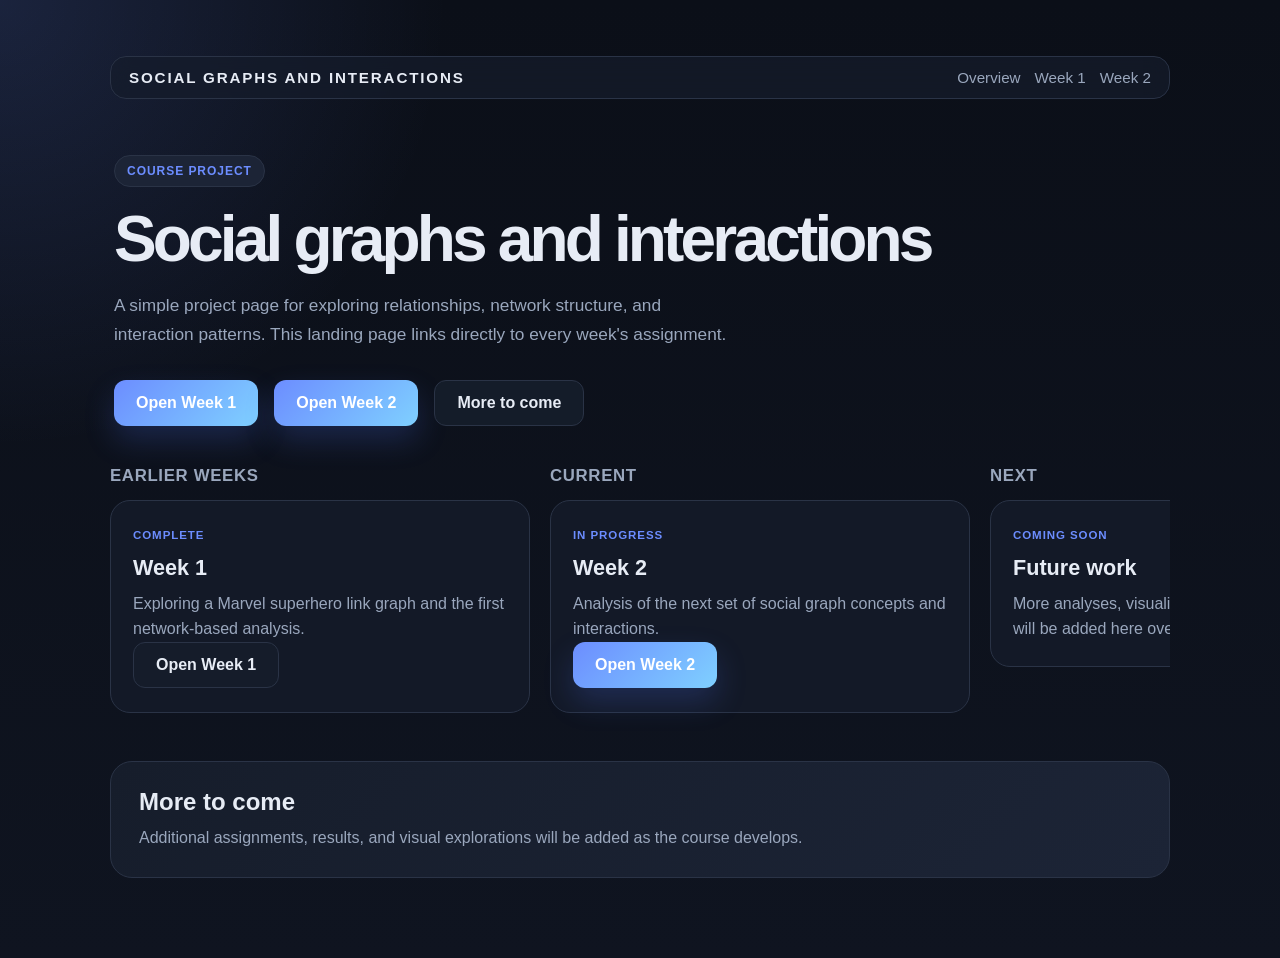
==== index.html @ a8c46357 "Small changes to how the landing page displays weeks" ====
<!DOCTYPE html>
<html lang="en">
  <head>
    <meta charset="UTF-8" />
    <meta name="viewport" content="width=device-width, initial-scale=1.0" />
    <title>Social Graphs and Interactions</title>
    <style>
      :root {
        --bg: #0f1420;
        --panel: #161d2b;
        --panel-soft: #1c2436;
        --text: #e7ecf5;
        --muted: #9aa7bd;
        --line: #2a3346;
        --accent: #6c8dff;
        --accent-2: #7fd0ff;
        --shadow: 0 18px 40px rgba(0, 0, 0, 0.45);
      }

      * {
        box-sizing: border-box;
      }

      html {
        scroll-behavior: smooth;
        color-scheme: dark;
      }

      body {
        margin: 0;
        min-height: 100vh;
        font-family: -apple-system, BlinkMacSystemFont, "Segoe UI", sans-serif;
        background:
          radial-gradient(circle at top left, rgba(108, 141, 255, 0.16), transparent 28%),
          linear-gradient(180deg, #0b0f18 0%, var(--bg) 100%);
        color: var(--text);
      }

      .page {
        max-width: 1100px;
        margin: 0 auto;
        padding: 56px 20px 80px;
      }

      .topbar {
        display: flex;
        justify-content: space-between;
        align-items: center;
        margin-bottom: 32px;
        padding: 12px 18px;
        border: 1px solid var(--line);
        border-radius: 16px;
        background: rgba(22, 29, 43, 0.72);
        backdrop-filter: blur(10px);
      }

      .brand {
        font-size: 0.95rem;
        letter-spacing: 0.12em;
        text-transform: uppercase;
        font-weight: 700;
        color: var(--text);
      }

      .nav {
        display: flex;
        gap: 14px;
        align-items: center;
      }

      .nav a {
        color: var(--muted);
        text-decoration: none;
        font-size: 0.95rem;
      }

      .hero {
        padding: 24px 4px 12px;
      }

      .eyebrow {
        display: inline-block;
        padding: 8px 12px;
        border-radius: 999px;
        background: var(--panel-soft);
        border: 1px solid var(--line);
        font-size: 0.75rem;
        letter-spacing: 0.08em;
        text-transform: uppercase;
        color: var(--accent);
        font-weight: 700;
      }

      h1 {
        margin: 20px 0 18px;
        font-size: clamp(2.5rem, 5vw, 4.3rem);
        line-height: 1.03;
        letter-spacing: -0.06em;
      }

      .hero p {
        max-width: 620px;
        margin: 0;
        color: var(--muted);
        font-size: 1.08rem;
        line-height: 1.7;
      }

      .actions {
        display: flex;
        flex-wrap: wrap;
        gap: 16px;
        margin-top: 30px;
      }

      .button {
        display: inline-flex;
        justify-content: center;
        align-items: center;
        min-height: 46px;
        padding: 0 22px;
        border-radius: 12px;
        text-decoration: none;
        font-weight: 600;
        transition: transform 0.2s ease, box-shadow 0.2s ease;
      }

      .button:hover {
        transform: translateY(-1px);
      }

      .button.primary {
        background: linear-gradient(135deg, var(--accent), var(--accent-2));
        color: white;
        box-shadow: 0 14px 30px rgba(69, 104, 220, 0.24);
      }

      .button.secondary {
        background: rgba(22, 29, 43, 0.9);
        border: 1px solid var(--line);
        color: var(--text);
      }

      .grid {
        display: grid;
        grid-template-columns: repeat(3, minmax(0, 1fr));
        gap: 20px;
        margin-top: 28px;
      }

      .week-groups {
        display: flex;
        gap: 20px;
        overflow-x: auto;
        margin-top: 28px;
        padding: 0 4px 18px;
        scroll-snap-type: x mandatory;
        scrollbar-color: var(--accent) var(--panel-soft);
      }

      .week-group {
        flex: 0 0 min(420px, 82vw);
        scroll-snap-align: start;
      }

      .week-group > h2 {
        margin: 0 0 14px;
        font-size: 1.05rem;
        letter-spacing: 0.04em;
        text-transform: uppercase;
        color: var(--muted);
      }

      .week-group .grid {
        margin-top: 0;
        display: block;
      }

      .card {
        background: rgba(22, 29, 43, 0.72);
        border: 1px solid var(--line);
        border-radius: 20px;
        padding: 24px 22px;
      }

      .card .label {
        display: inline-block;
        margin-bottom: 14px;
        font-size: 0.72rem;
        letter-spacing: 0.08em;
        text-transform: uppercase;
        color: var(--accent);
        font-weight: 700;
      }

      .card h2 {
        margin: 0 0 10px;
        font-size: 1.35rem;
      }

      .card p {
        margin: 0;
        color: var(--muted);
        line-height: 1.6;
      }

      .note {
        margin-top: 30px;
        padding: 26px 28px;
        background: linear-gradient(135deg, #161d2b, #1c2436);
        border: 1px solid var(--line);
        border-radius: 22px;
      }

      .note h3 {
        margin: 0 0 8px;
        font-size: 1.5rem;
      }

      .note p {
        margin: 0;
        color: var(--muted);
        line-height: 1.7;
      }

      @media (max-width: 760px) {
        .topbar {
          flex-direction: column;
          gap: 12px;
        }

        .hero {
          padding: 20px 4px 8px;
        }

        .grid {
          grid-template-columns: 1fr;
        }
      }
    </style>
  </head>
  <body>
    <div class="page">
      <header class="topbar">
        <div class="brand">Social Graphs and Interactions</div>
        <nav class="nav" aria-label="Main navigation">
          <a href="#overview">Overview</a>
          <a href="Week1/jonathan-week1.html">Week 1</a>
          <a href="Week2/week2.html">Week 2</a>
        </nav>
      </header>

      <main>
        <section class="hero" id="overview">
          <div class="eyebrow">Course project</div>
          <h1>Social graphs and interactions</h1>
          <p>
            A simple project page for exploring relationships, network structure, and interaction patterns.
            This landing page links directly to every week's assignment.
          </p>

          <div class="actions">
            <a class="button primary" href="Week1/jonathan-week1.html">Open Week 1</a>
            <a class="button primary" href="Week2/week2.html">Open Week 2</a>
            <a class="button secondary" href="#more">More to come</a>
          </div>
        </section>

        <section class="week-groups" aria-label="Course weeks">
          <div class="week-group">
            <h2>Earlier weeks</h2>
            <div class="grid">
              <article class="card">
                <div class="label">Complete</div>
                <h2>Week 1</h2>
                <p>Exploring a Marvel superhero link graph and the first network-based analysis.</p>
                <a class="button secondary" href="Week1/jonathan-week1.html">Open Week 1</a>
              </article>
            </div>
          </div>

          <div class="week-group">
            <h2>Current</h2>
            <div class="grid">
              <article class="card">
                <div class="label">In progress</div>
                <h2>Week 2</h2>
                <p>Analysis of the next set of social graph concepts and interactions.</p>
                <a class="button primary" href="Week2/week2.html">Open Week 2</a>
              </article>
            </div>
          </div>

          <div class="week-group">
            <h2>Next</h2>
            <div class="grid">
              <article class="card">
                <div class="label">Coming soon</div>
                <h2>Future work</h2>
                <p>More analyses, visualizations, and project updates will be added here over time.</p>
              </article>
            </div>
          </div>
        </section>

        <section class="note" id="more" aria-label="Future updates">
          <h3>More to come</h3>
          <p>
            Additional assignments, results, and visual explorations
            will be added as the course develops.
          </p>
        </section>
      </main>
    </div>
  </body>
</html>
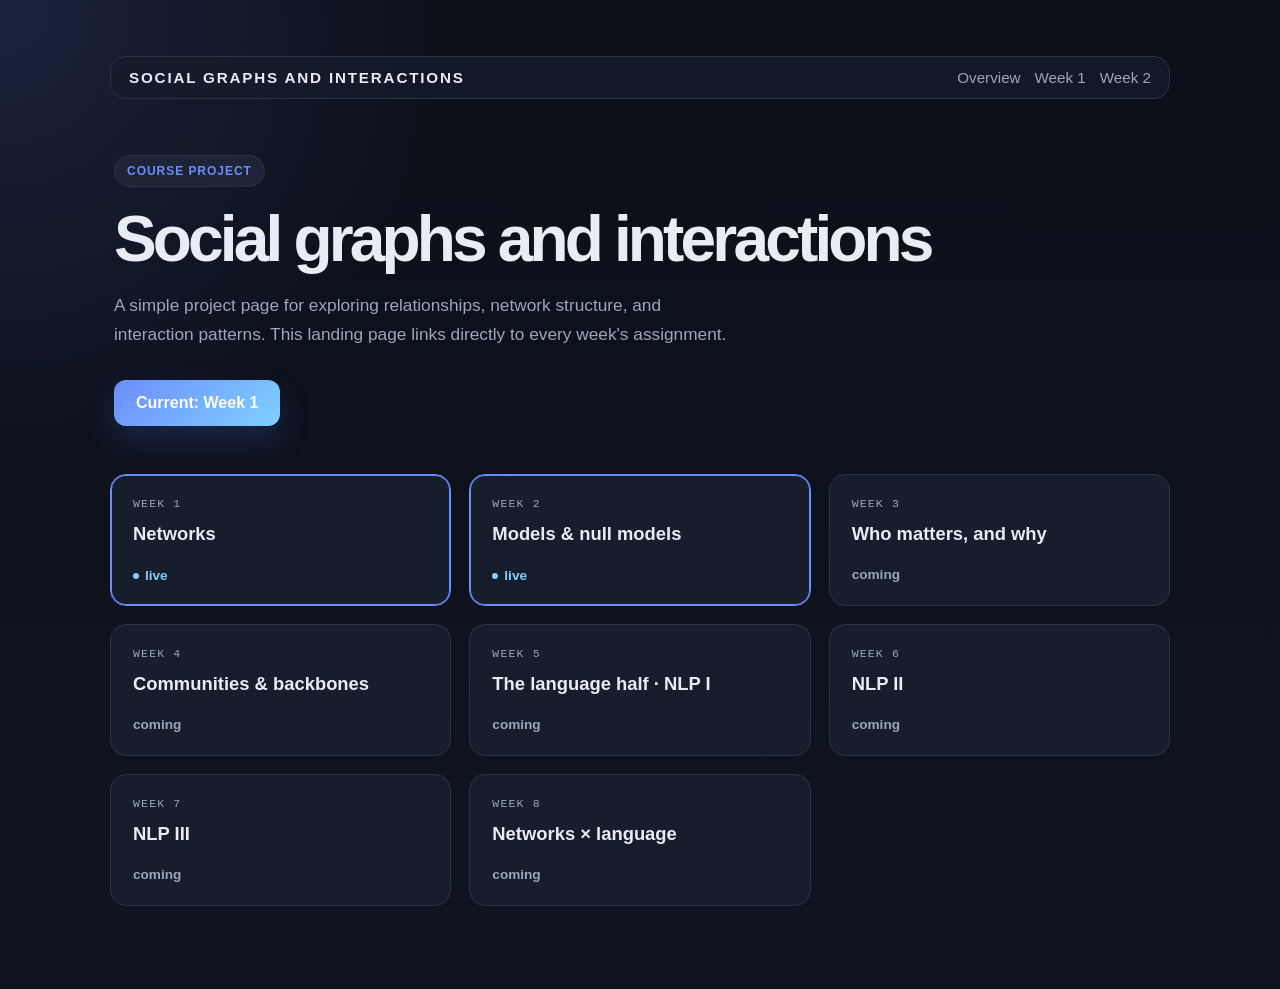
==== commit af319ce1: "Merge branch 'Chelina'" ====
--- a/index.html
+++ b/index.html
@@ -141,86 +141,78 @@
         color: var(--text);
       }
 
-      .grid {
+      .week-grid {
         display: grid;
         grid-template-columns: repeat(3, minmax(0, 1fr));
-        gap: 20px;
-        margin-top: 28px;
-      }
-
-      .week-groups {
-        display: flex;
-        gap: 20px;
-        overflow-x: auto;
-        margin-top: 28px;
-        padding: 0 4px 18px;
-        scroll-snap-type: x mandatory;
-        scrollbar-color: var(--accent) var(--panel-soft);
-      }
-
-      .week-group {
-        flex: 0 0 min(420px, 82vw);
-        scroll-snap-align: start;
-      }
-
-      .week-group > h2 {
-        margin: 0 0 14px;
-        font-size: 1.05rem;
-        letter-spacing: 0.04em;
+        gap: 18px;
+        margin-top: 36px;
+      }
+
+      .week-card {
+        display: block;
+        background: var(--panel);
+        border: 1px solid var(--line);
+        border-radius: 16px;
+        padding: 22px 22px;
+        text-decoration: none;
+        color: inherit;
+        transition: border-color 0.2s ease, transform 0.2s ease, box-shadow 0.2s ease;
+      }
+
+      a.week-card:hover {
+        transform: translateY(-2px);
+      }
+
+      .week-card.is-live {
+        border-color: var(--accent);
+        box-shadow: 0 0 0 1px var(--accent) inset;
+      }
+
+      a.week-card.is-live:hover {
+        box-shadow: 0 0 0 1px var(--accent) inset, 0 14px 30px rgba(108, 141, 255, 0.18);
+      }
+
+      .week-card .week-label {
+        display: block;
+        font-family: ui-monospace, SFMono-Regular, Menlo, Consolas, monospace;
+        font-size: 0.72rem;
+        letter-spacing: 0.1em;
         text-transform: uppercase;
         color: var(--muted);
-      }
-
-      .week-group .grid {
-        margin-top: 0;
-        display: block;
-      }
-
-      .card {
-        background: rgba(22, 29, 43, 0.72);
-        border: 1px solid var(--line);
-        border-radius: 20px;
-        padding: 24px 22px;
-      }
-
-      .card .label {
+        margin-bottom: 12px;
+      }
+
+      .week-card h2 {
+        margin: 0 0 18px;
+        font-size: 1.15rem;
+        line-height: 1.35;
+      }
+
+      .week-card .status {
+        display: inline-flex;
+        align-items: center;
+        gap: 6px;
+        font-size: 0.85rem;
+        font-weight: 600;
+        color: var(--muted);
+      }
+
+      .week-card.is-live .status {
+        color: var(--accent-2);
+      }
+
+      .week-card .status .dot {
+        width: 6px;
+        height: 6px;
+        border-radius: 50%;
+        background: var(--accent-2);
         display: inline-block;
-        margin-bottom: 14px;
-        font-size: 0.72rem;
-        letter-spacing: 0.08em;
-        text-transform: uppercase;
-        color: var(--accent);
-        font-weight: 700;
-      }
-
-      .card h2 {
-        margin: 0 0 10px;
-        font-size: 1.35rem;
-      }
-
-      .card p {
-        margin: 0;
-        color: var(--muted);
-        line-height: 1.6;
-      }
-
-      .note {
-        margin-top: 30px;
-        padding: 26px 28px;
-        background: linear-gradient(135deg, #161d2b, #1c2436);
-        border: 1px solid var(--line);
-        border-radius: 22px;
-      }
-
-      .note h3 {
-        margin: 0 0 8px;
-        font-size: 1.5rem;
-      }
-
-      .note p {
-        margin: 0;
-        color: var(--muted);
-        line-height: 1.7;
+      }
+
+      @media (max-width: 900px) {
+        .week-grid {
+          grid-template-columns: repeat(2, minmax(0, 1fr));
+        }
       }
 
       @media (max-width: 760px) {
@@ -232,8 +224,10 @@
         .hero {
           padding: 20px 4px 8px;
         }
-
-        .grid {
+      }
+
+      @media (max-width: 560px) {
+        .week-grid {
           grid-template-columns: 1fr;
         }
       }
@@ -260,55 +254,58 @@
           </p>
 
           <div class="actions">
-            <a class="button primary" href="Week1/jonathan-week1.html">Open Week 1</a>
-            <a class="button primary" href="Week2/week2.html">Open Week 2</a>
-            <a class="button secondary" href="#more">More to come</a>
+            <a class="button primary" href="Week1/jonathan-week1.html">Current: Week 1</a>
           </div>
         </section>
 
-        <section class="week-groups" aria-label="Course weeks">
-          <div class="week-group">
-            <h2>Earlier weeks</h2>
-            <div class="grid">
-              <article class="card">
-                <div class="label">Complete</div>
-                <h2>Week 1</h2>
-                <p>Exploring a Marvel superhero link graph and the first network-based analysis.</p>
-                <a class="button secondary" href="Week1/jonathan-week1.html">Open Week 1</a>
-              </article>
-            </div>
-          </div>
-
-          <div class="week-group">
-            <h2>Current</h2>
-            <div class="grid">
-              <article class="card">
-                <div class="label">In progress</div>
-                <h2>Week 2</h2>
-                <p>Analysis of the next set of social graph concepts and interactions.</p>
-                <a class="button primary" href="Week2/week2.html">Open Week 2</a>
-              </article>
-            </div>
-          </div>
-
-          <div class="week-group">
-            <h2>Next</h2>
-            <div class="grid">
-              <article class="card">
-                <div class="label">Coming soon</div>
-                <h2>Future work</h2>
-                <p>More analyses, visualizations, and project updates will be added here over time.</p>
-              </article>
-            </div>
-          </div>
-        </section>
-
-        <section class="note" id="more" aria-label="Future updates">
-          <h3>More to come</h3>
-          <p>
-            Additional assignments, results, and visual explorations
-            will be added as the course develops.
-          </p>
+        <section class="week-grid" aria-label="Weekly assignments">
+          <a class="week-card is-live" href="Week1/jonathan-week1.html">
+            <span class="week-label">Week 1</span>
+            <h2>Networks</h2>
+            <span class="status"><span class="dot"></span>live</span>
+          </a>
+
+          <a class="week-card is-live" href="Week2/week2.html">
+            <span class="week-label">Week 2</span>
+            <h2>Models &amp; null models</h2>
+            <span class="status"><span class="dot"></span>live</span>
+          </a>
+
+          <article class="week-card">
+            <span class="week-label">Week 3</span>
+            <h2>Who matters, and why</h2>
+            <span class="status">coming</span>
+          </article>
+
+          <article class="week-card">
+            <span class="week-label">Week 4</span>
+            <h2>Communities &amp; backbones</h2>
+            <span class="status">coming</span>
+          </article>
+
+          <article class="week-card">
+            <span class="week-label">Week 5</span>
+            <h2>The language half · NLP I</h2>
+            <span class="status">coming</span>
+          </article>
+
+          <article class="week-card">
+            <span class="week-label">Week 6</span>
+            <h2>NLP II</h2>
+            <span class="status">coming</span>
+          </article>
+
+          <article class="week-card">
+            <span class="week-label">Week 7</span>
+            <h2>NLP III</h2>
+            <span class="status">coming</span>
+          </article>
+
+          <article class="week-card">
+            <span class="week-label">Week 8</span>
+            <h2>Networks × language</h2>
+            <span class="status">coming</span>
+          </article>
         </section>
       </main>
     </div>
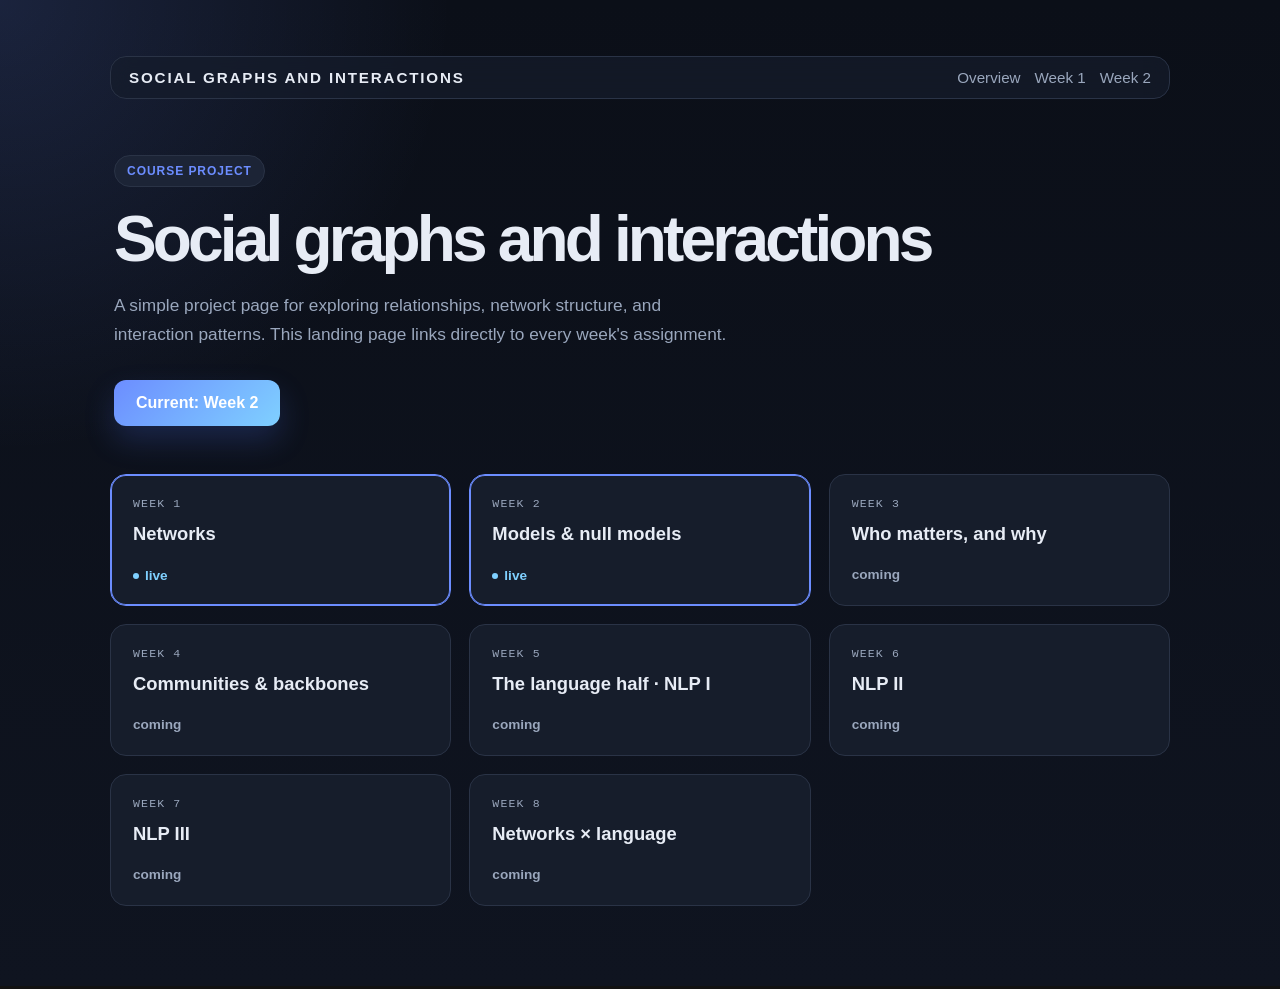
==== commit c2e5bf85: "Added my week2 file !" ====
--- a/index.html
+++ b/index.html
@@ -240,7 +240,7 @@
         <nav class="nav" aria-label="Main navigation">
           <a href="#overview">Overview</a>
           <a href="Week1/jonathan-week1.html">Week 1</a>
-          <a href="Week2/week2.html">Week 2</a>
+          <a href="Week2/week2-jona.html">Week 2</a>
         </nav>
       </header>
 
@@ -254,7 +254,7 @@
           </p>
 
           <div class="actions">
-            <a class="button primary" href="Week1/jonathan-week1.html">Current: Week 1</a>
+            <a class="button primary" href="Week2/week2-jona.html">Current: Week 2</a>
           </div>
         </section>
 
@@ -265,7 +265,7 @@
             <span class="status"><span class="dot"></span>live</span>
           </a>
 
-          <a class="week-card is-live" href="Week2/week2.html">
+          <a class="week-card is-live" href="Week2/week2-jona.html">
             <span class="week-label">Week 2</span>
             <h2>Models &amp; null models</h2>
             <span class="status"><span class="dot"></span>live</span>
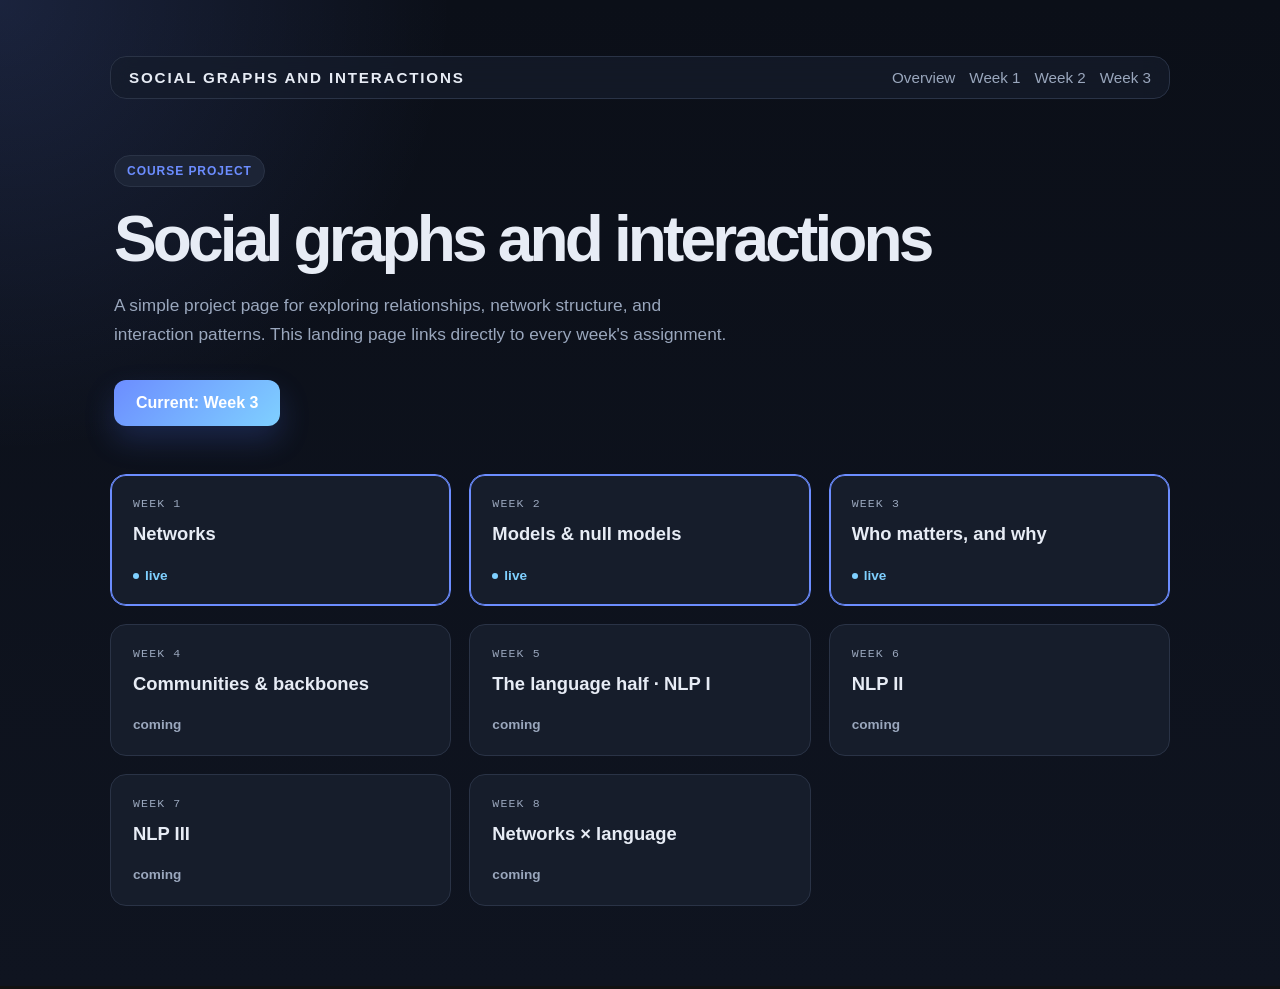
==== commit f1e2a8b8: "Add Week 3 navigation links and update current week references" ====
--- a/index.html
+++ b/index.html
@@ -240,7 +240,8 @@
         <nav class="nav" aria-label="Main navigation">
           <a href="#overview">Overview</a>
           <a href="Week1/jonathan-week1.html">Week 1</a>
-          <a href="Week2/week2-jona.html">Week 2</a>
+          <a href="Week2/week2.html">Week 2</a>
+          <a href="week3-jona-v2/index.html">Week 3</a>
         </nav>
       </header>
 
@@ -254,7 +255,7 @@
           </p>
 
           <div class="actions">
-            <a class="button primary" href="Week2/week2-jona.html">Current: Week 2</a>
+            <a class="button primary" href="week3-jona-v2/index.html">Current: Week 3</a>
           </div>
         </section>
 
@@ -265,17 +266,17 @@
             <span class="status"><span class="dot"></span>live</span>
           </a>
 
-          <a class="week-card is-live" href="Week2/week2-jona.html">
+          <a class="week-card is-live" href="Week2/week2.html">
             <span class="week-label">Week 2</span>
             <h2>Models &amp; null models</h2>
             <span class="status"><span class="dot"></span>live</span>
           </a>
 
-          <article class="week-card">
+          <a class="week-card is-live" href="week3-jona-v2/index.html">
             <span class="week-label">Week 3</span>
             <h2>Who matters, and why</h2>
-            <span class="status">coming</span>
-          </article>
+            <span class="status"><span class="dot"></span>live</span>
+          </a>
 
           <article class="week-card">
             <span class="week-label">Week 4</span>
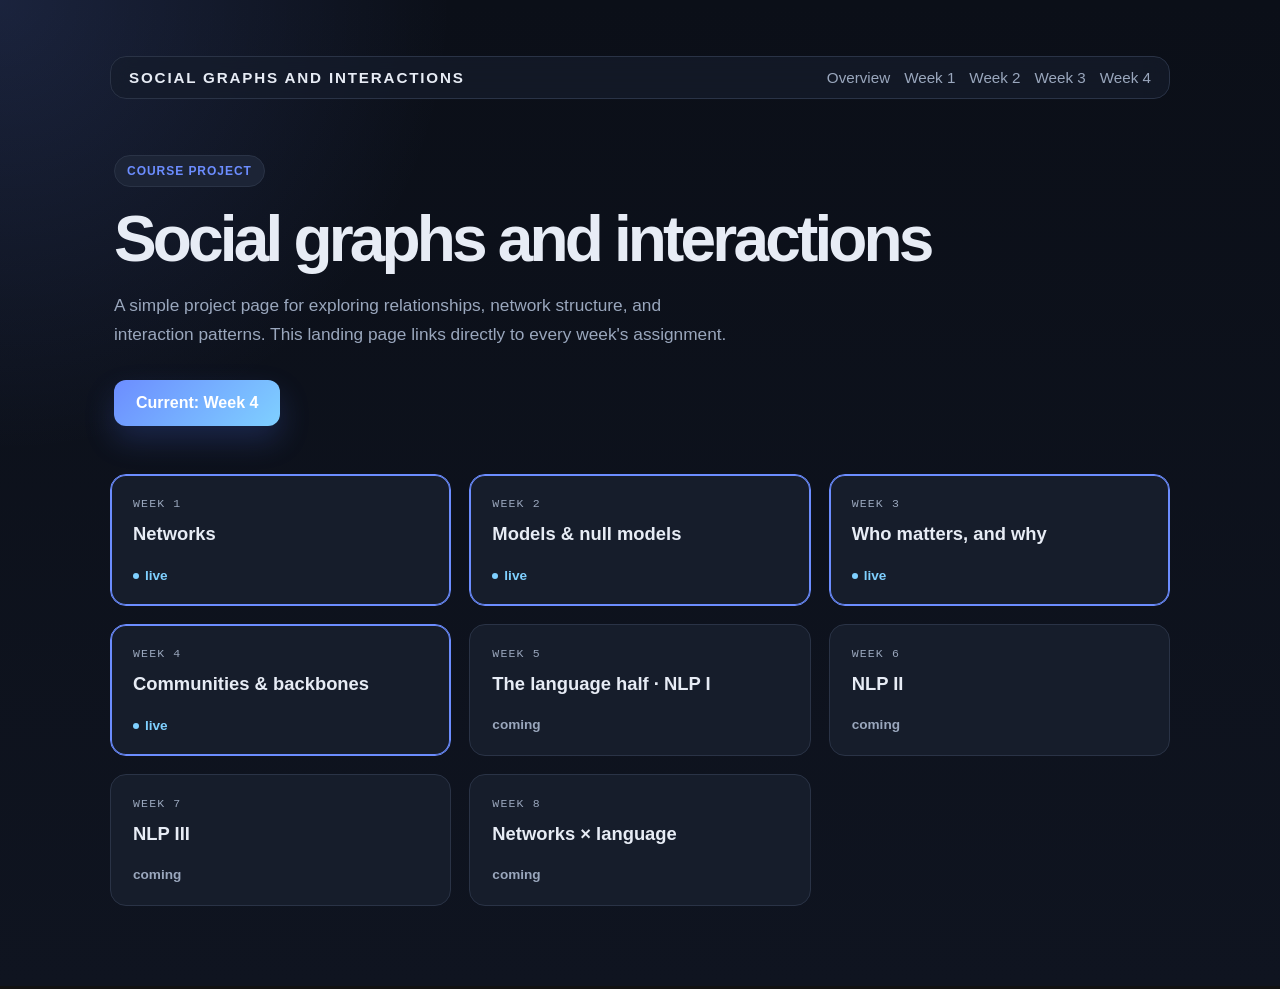
==== commit 22c7bdb1: "Week 3 files cleanup" ====
--- a/index.html
+++ b/index.html
@@ -241,7 +241,8 @@
           <a href="#overview">Overview</a>
           <a href="Week1/jonathan-week1.html">Week 1</a>
           <a href="Week2/week2.html">Week 2</a>
-          <a href="week3-jona-v2/index.html">Week 3</a>
+          <a href="Week3/week3.html">Week 3</a>
+          <a href="Week4/week4.html">Week 4</a>
         </nav>
       </header>
 
@@ -255,7 +256,7 @@
           </p>
 
           <div class="actions">
-            <a class="button primary" href="week3-jona-v2/index.html">Current: Week 3</a>
+            <a class="button primary" href="Week4/week4.html">Current: Week 4</a>
           </div>
         </section>
 
@@ -272,17 +273,17 @@
             <span class="status"><span class="dot"></span>live</span>
           </a>
 
-          <a class="week-card is-live" href="week3-jona-v2/index.html">
+          <a class="week-card is-live" href="Week3/week3.html">
             <span class="week-label">Week 3</span>
             <h2>Who matters, and why</h2>
             <span class="status"><span class="dot"></span>live</span>
           </a>
 
-          <article class="week-card">
+          <a class="week-card is-live" href="Week4/week4.html">
             <span class="week-label">Week 4</span>
             <h2>Communities &amp; backbones</h2>
-            <span class="status">coming</span>
-          </article>
+            <span class="status"><span class="dot"></span>live</span>
+          </a>
 
           <article class="week-card">
             <span class="week-label">Week 5</span>
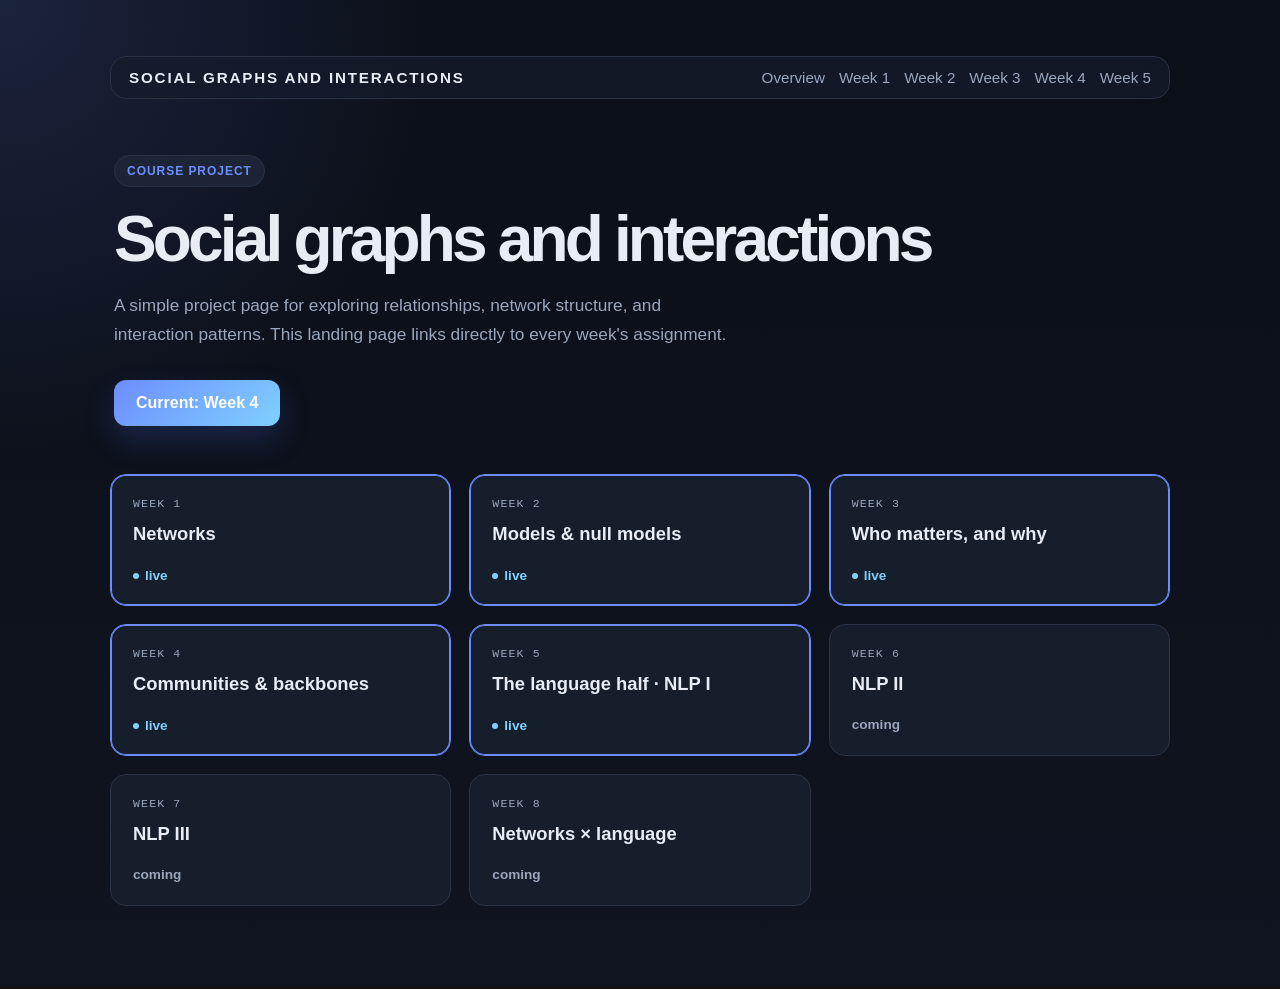
==== commit 9426fe18: "add Week 5 navigation links and update week card status" ====
--- a/index.html
+++ b/index.html
@@ -243,6 +243,7 @@
           <a href="Week2/week2.html">Week 2</a>
           <a href="Week3/week3.html">Week 3</a>
           <a href="Week4/week4.html">Week 4</a>
+          <a href="Week5/week5.html">Week 5</a>
         </nav>
       </header>
 
@@ -285,11 +286,11 @@
             <span class="status"><span class="dot"></span>live</span>
           </a>
 
-          <article class="week-card">
+          <a class="week-card is-live" href="Week5/week5.html">
             <span class="week-label">Week 5</span>
             <h2>The language half · NLP I</h2>
-            <span class="status">coming</span>
-          </article>
+            <span class="status"><span class="dot"></span>live</span>
+          </a>
 
           <article class="week-card">
             <span class="week-label">Week 6</span>
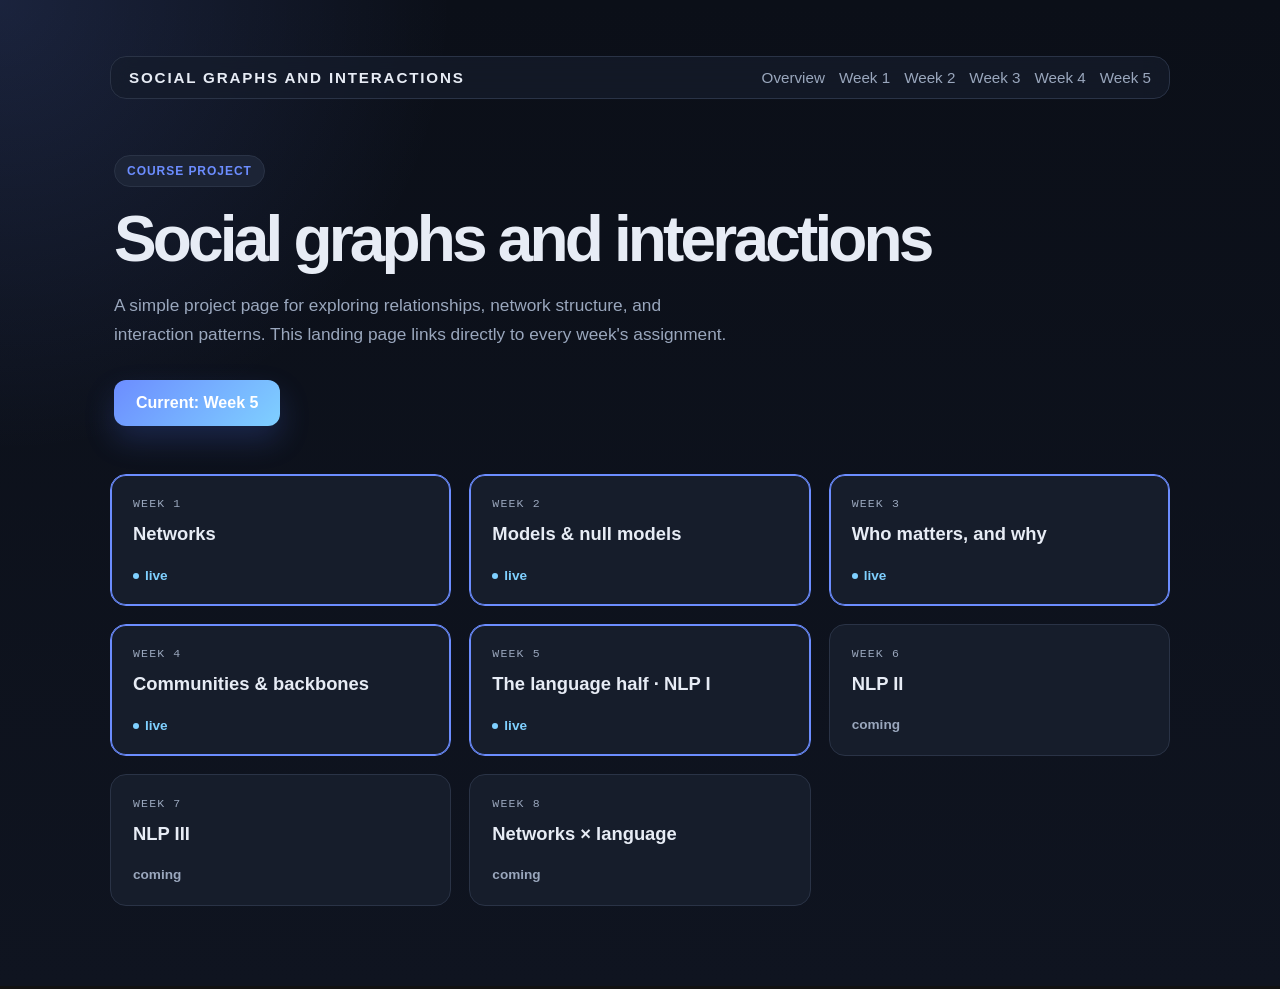
==== commit f10bd7b3: "Week 5: add navigation links and update current week references" ====
--- a/index.html
+++ b/index.html
@@ -257,7 +257,7 @@
           </p>
 
           <div class="actions">
-            <a class="button primary" href="Week4/week4.html">Current: Week 4</a>
+            <a class="button primary" href="Week5/week5.html">Current: Week 5</a>
           </div>
         </section>
 
